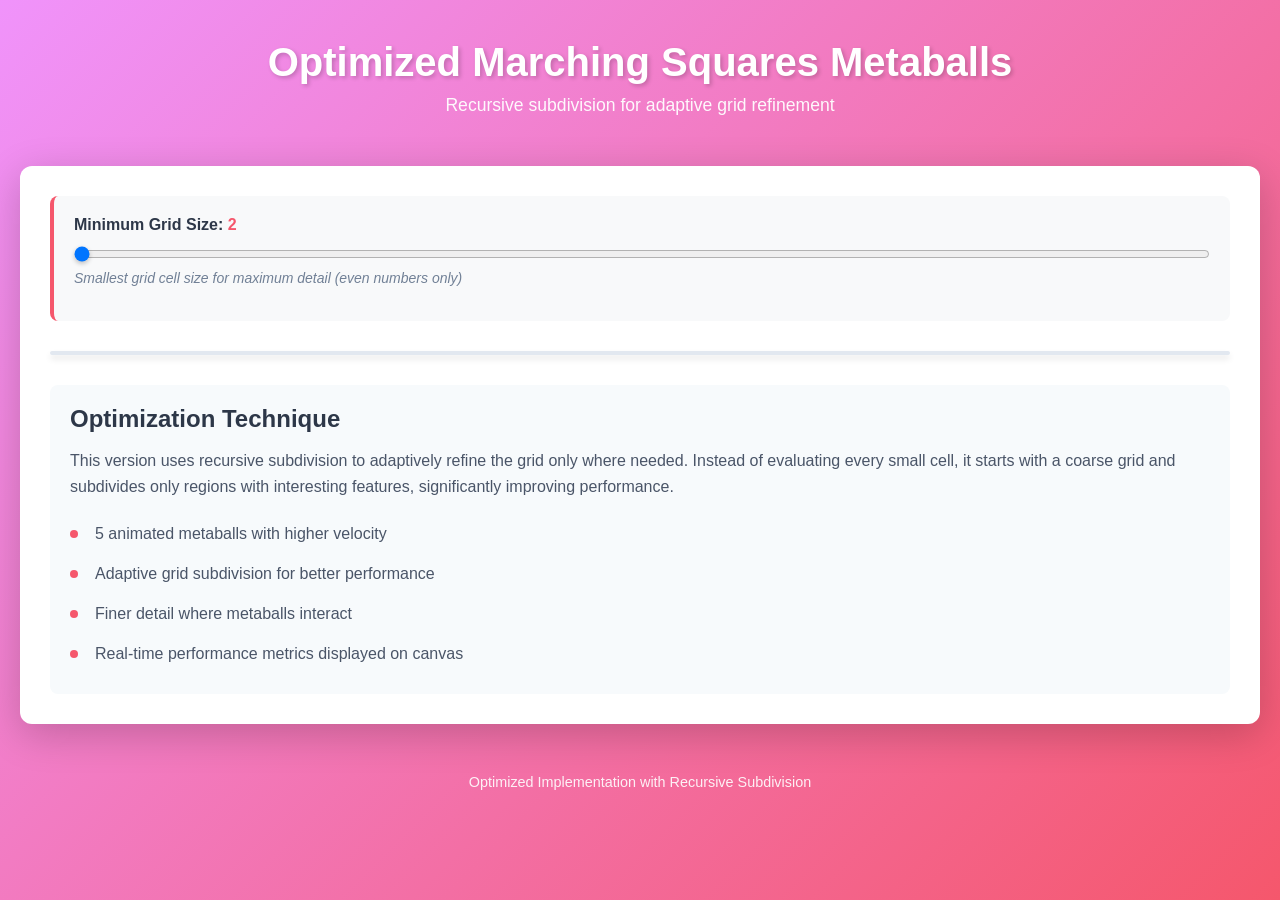
==== javascript/optimized/index.html @ 7ad7ff9d "fix bugs and improve implementation - fix variable scoping in JavaScript - fix array key handling wi" ====
<!DOCTYPE html>
<html lang="en">

<head>
    <meta charset="UTF-8">
    <meta name="viewport" content="width=device-width, initial-scale=1.0">
    <title>Optimized Marching Squares Metaballs</title>
    <script src="js/p5.min.js"></script>
    <script src="js/balls.js"></script>
    <script src="js/app.js"></script>
    <link rel="stylesheet" href="css/main.css">
</head>

<body>
    <header>
        <h1>Optimized Marching Squares Metaballs</h1>
        <p>Recursive subdivision for adaptive grid refinement</p>
    </header>

    <main>
        <div class="controls">
            <div class="control-group">
                <label for="gridSlider">Minimum Grid Size: <span id="gridValue">2</span></label>
                <input type="range" id="gridSlider" min="2" max="16" value="2" step="2">
                <p class="control-hint">Smallest grid cell size for maximum detail (even numbers only)</p>
            </div>
        </div>

        <div id="container"></div>

        <div class="info">
            <h2>Optimization Technique</h2>
            <p>This version uses recursive subdivision to adaptively refine the grid only where needed. Instead of evaluating every small cell, it starts with a coarse grid and subdivides only regions with interesting features, significantly improving performance.</p>
            <ul>
                <li>5 animated metaballs with higher velocity</li>
                <li>Adaptive grid subdivision for better performance</li>
                <li>Finer detail where metaballs interact</li>
                <li>Real-time performance metrics displayed on canvas</li>
            </ul>
        </div>
    </main>

    <footer>
        <p>Optimized Implementation with Recursive Subdivision</p>
    </footer>
</body>

</html>
---- javascript/optimized/css/main.css ----
* {
    margin: 0;
    padding: 0;
    box-sizing: border-box;
}

body {
    font-family: -apple-system, BlinkMacSystemFont, 'Segoe UI', Roboto, Oxygen, Ubuntu, Cantarell, sans-serif;
    background: linear-gradient(135deg, #f093fb 0%, #f5576c 100%);
    color: #333;
    min-height: 100vh;
    padding: 20px;
}

header {
    text-align: center;
    color: white;
    margin-bottom: 30px;
    padding: 20px;
}

header h1 {
    font-size: 2.5rem;
    font-weight: 700;
    margin-bottom: 10px;
    text-shadow: 2px 2px 4px rgba(0,0,0,0.2);
}

header p {
    font-size: 1.1rem;
    opacity: 0.95;
}

main {
    max-width: 1280px;
    margin: 0 auto;
    background: white;
    border-radius: 12px;
    box-shadow: 0 10px 40px rgba(0,0,0,0.2);
    padding: 30px;
}

.controls {
    margin-bottom: 30px;
    padding: 20px;
    background: #f8f9fa;
    border-radius: 8px;
    border-left: 4px solid #f5576c;
}

.control-group {
    margin-bottom: 15px;
}

.control-group label {
    display: block;
    font-weight: 600;
    font-size: 1rem;
    margin-bottom: 10px;
    color: #2d3748;
}

#gridValue {
    color: #f5576c;
    font-weight: 700;
}

input[type="range"] {
    width: 100%;
    height: 8px;
    border-radius: 5px;
    background: #d3d3d3;
    outline: none;
    transition: background 0.3s;
}

input[type="range"]:hover {
    background: #bbb;
}

input[type="range"]::-webkit-slider-thumb {
    appearance: none;
    width: 24px;
    height: 24px;
    border-radius: 50%;
    background: #f5576c;
    cursor: pointer;
    box-shadow: 0 2px 4px rgba(0,0,0,0.2);
    transition: transform 0.2s;
}

input[type="range"]::-webkit-slider-thumb:hover {
    transform: scale(1.1);
}

input[type="range"]::-moz-range-thumb {
    width: 24px;
    height: 24px;
    border-radius: 50%;
    background: #f5576c;
    cursor: pointer;
    box-shadow: 0 2px 4px rgba(0,0,0,0.2);
    border: none;
    transition: transform 0.2s;
}

input[type="range"]::-moz-range-thumb:hover {
    transform: scale(1.1);
}

.control-hint {
    margin-top: 8px;
    font-size: 0.875rem;
    color: #718096;
    font-style: italic;
}

#container {
    border: 2px solid #e2e8f0;
    border-radius: 8px;
    overflow: hidden;
    box-shadow: 0 4px 6px rgba(0,0,0,0.1);
    margin-bottom: 30px;
    background: #000;
}

#container canvas {
    display: block;
    width: 100%;
    height: auto;
}

.info {
    padding: 20px;
    background: #f7fafc;
    border-radius: 8px;
    margin-top: 30px;
}

.info h2 {
    font-size: 1.5rem;
    color: #2d3748;
    margin-bottom: 15px;
}

.info p {
    line-height: 1.6;
    color: #4a5568;
    margin-bottom: 15px;
}

.info ul {
    list-style: none;
    padding-left: 0;
}

.info ul li {
    padding: 8px 0;
    padding-left: 25px;
    position: relative;
    color: #4a5568;
    line-height: 1.5;
}

.info ul li:before {
    content: "";
    position: absolute;
    left: 0;
    top: 50%;
    transform: translateY(-50%);
    width: 8px;
    height: 8px;
    background: #f5576c;
    border-radius: 50%;
}

footer {
    text-align: center;
    color: white;
    margin-top: 30px;
    padding: 20px;
    opacity: 0.9;
}

footer p {
    font-size: 0.9rem;
}

@media (max-width: 768px) {
    header h1 {
        font-size: 2rem;
    }

    header p {
        font-size: 1rem;
    }

    main {
        padding: 20px;
    }

    .controls {
        padding: 15px;
    }
}
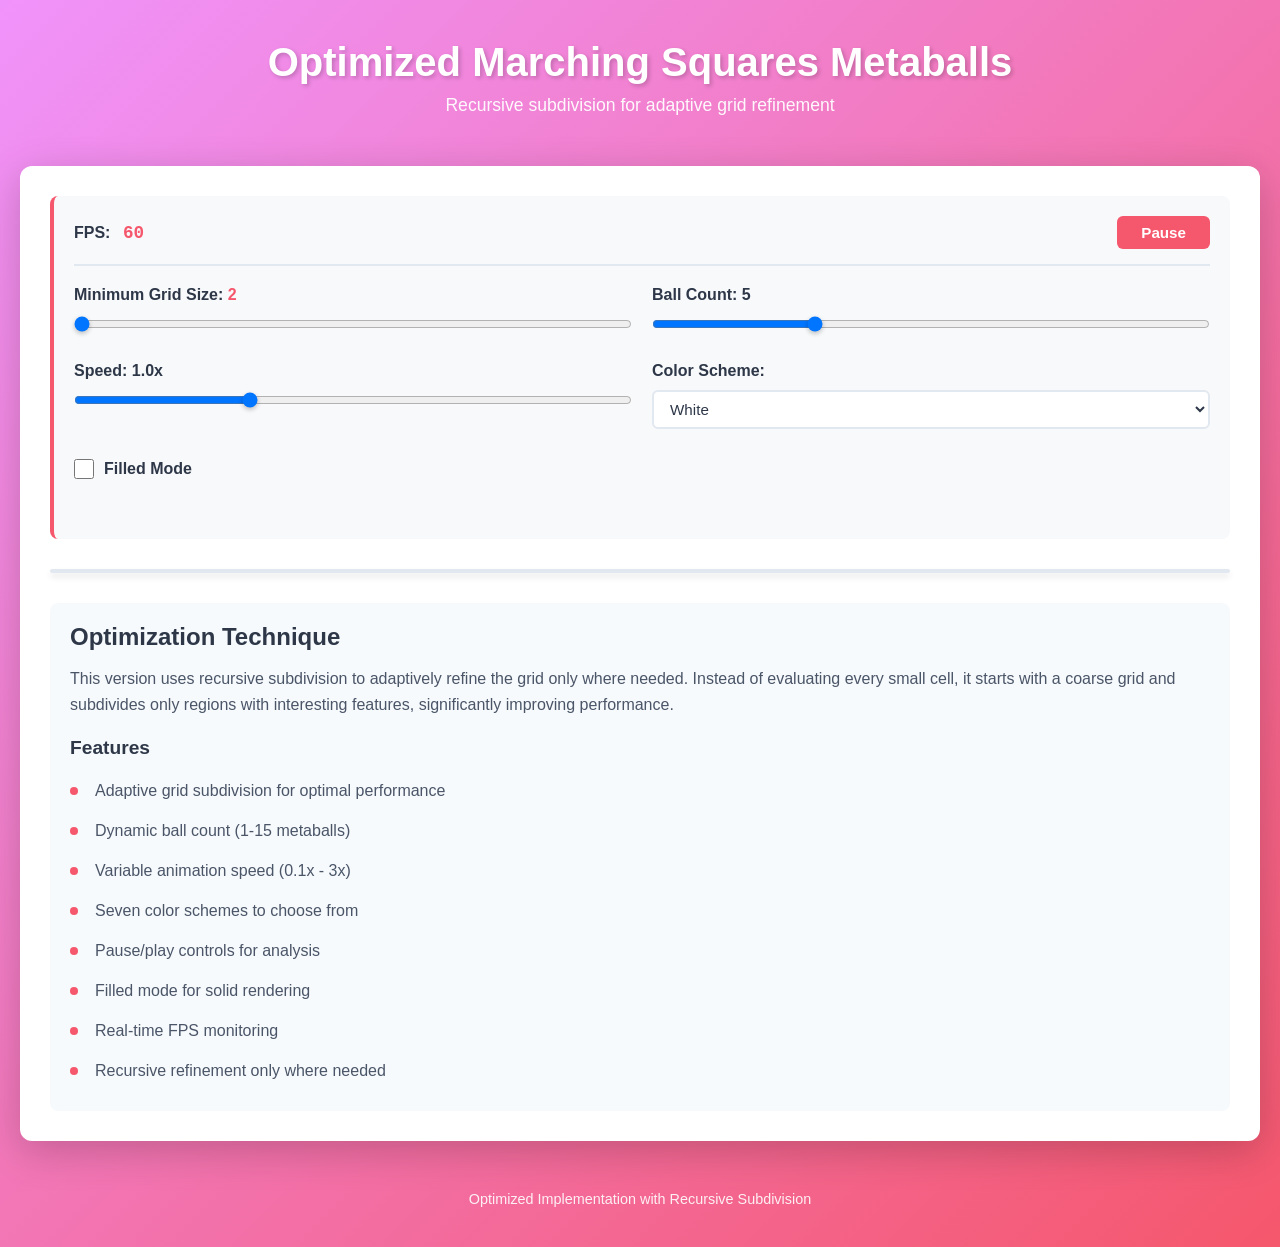
==== commit 51faf4fb: "add interactive features - add pause/play controls - add FPS counter display - add speed control sli" ====
--- a/javascript/optimized/index.html
+++ b/javascript/optimized/index.html
@@ -19,10 +19,54 @@
 
     <main>
         <div class="controls">
-            <div class="control-group">
-                <label for="gridSlider">Minimum Grid Size: <span id="gridValue">2</span></label>
-                <input type="range" id="gridSlider" min="2" max="16" value="2" step="2">
-                <p class="control-hint">Smallest grid cell size for maximum detail (even numbers only)</p>
+            <div class="stats-bar">
+                <div class="stat-item">
+                    <strong>FPS:</strong> <span id="fpsDisplay">60</span>
+                </div>
+                <div class="stat-item">
+                    <button id="pauseBtn" class="control-btn">Pause</button>
+                </div>
+            </div>
+
+            <div class="control-row">
+                <div class="control-group">
+                    <label for="gridSlider">Minimum Grid Size: <span id="gridValue">2</span></label>
+                    <input type="range" id="gridSlider" min="2" max="16" value="2" step="2">
+                </div>
+
+                <div class="control-group">
+                    <label for="ballSlider">Ball Count: <span id="ballValue">5</span></label>
+                    <input type="range" id="ballSlider" min="1" max="15" value="5" step="1">
+                </div>
+            </div>
+
+            <div class="control-row">
+                <div class="control-group">
+                    <label for="speedSlider">Speed: <span id="speedValue">1.0x</span></label>
+                    <input type="range" id="speedSlider" min="0.1" max="3" value="1" step="0.1">
+                </div>
+
+                <div class="control-group">
+                    <label for="colorSelect">Color Scheme:</label>
+                    <select id="colorSelect">
+                        <option value="white" selected>White</option>
+                        <option value="cyan">Cyan</option>
+                        <option value="magenta">Magenta</option>
+                        <option value="yellow">Yellow</option>
+                        <option value="green">Green</option>
+                        <option value="red">Red</option>
+                        <option value="blue">Blue</option>
+                    </select>
+                </div>
+            </div>
+
+            <div class="control-row">
+                <div class="control-group checkbox-group">
+                    <label>
+                        <input type="checkbox" id="fillCheck">
+                        Filled Mode
+                    </label>
+                </div>
             </div>
         </div>
 
@@ -31,11 +75,16 @@
         <div class="info">
             <h2>Optimization Technique</h2>
             <p>This version uses recursive subdivision to adaptively refine the grid only where needed. Instead of evaluating every small cell, it starts with a coarse grid and subdivides only regions with interesting features, significantly improving performance.</p>
+            <h3>Features</h3>
             <ul>
-                <li>5 animated metaballs with higher velocity</li>
-                <li>Adaptive grid subdivision for better performance</li>
-                <li>Finer detail where metaballs interact</li>
-                <li>Real-time performance metrics displayed on canvas</li>
+                <li>Adaptive grid subdivision for optimal performance</li>
+                <li>Dynamic ball count (1-15 metaballs)</li>
+                <li>Variable animation speed (0.1x - 3x)</li>
+                <li>Seven color schemes to choose from</li>
+                <li>Pause/play controls for analysis</li>
+                <li>Filled mode for solid rendering</li>
+                <li>Real-time FPS monitoring</li>
+                <li>Recursive refinement only where needed</li>
             </ul>
         </div>
     </main>
--- a/javascript/optimized/css/main.css
+++ b/javascript/optimized/css/main.css
@@ -48,6 +48,60 @@
     border-left: 4px solid #f5576c;
 }
 
+.stats-bar {
+    display: flex;
+    justify-content: space-between;
+    align-items: center;
+    margin-bottom: 20px;
+    padding-bottom: 15px;
+    border-bottom: 2px solid #e2e8f0;
+}
+
+.stat-item {
+    font-size: 1rem;
+    color: #2d3748;
+}
+
+.stat-item strong {
+    margin-right: 8px;
+}
+
+#fpsDisplay {
+    color: #f5576c;
+    font-weight: 700;
+    font-family: monospace;
+    font-size: 1.1rem;
+}
+
+.control-btn {
+    background: #f5576c;
+    color: white;
+    border: none;
+    padding: 8px 24px;
+    border-radius: 6px;
+    font-weight: 600;
+    cursor: pointer;
+    transition: all 0.3s;
+    font-size: 0.95rem;
+}
+
+.control-btn:hover {
+    background: #e0445b;
+    transform: translateY(-2px);
+    box-shadow: 0 4px 8px rgba(245, 87, 108, 0.3);
+}
+
+.control-btn:active {
+    transform: translateY(0);
+}
+
+.control-row {
+    display: grid;
+    grid-template-columns: 1fr 1fr;
+    gap: 20px;
+    margin-bottom: 15px;
+}
+
 .control-group {
     margin-bottom: 15px;
 }
@@ -58,6 +112,43 @@
     font-size: 1rem;
     margin-bottom: 10px;
     color: #2d3748;
+}
+
+select {
+    width: 100%;
+    padding: 8px 12px;
+    border: 2px solid #e2e8f0;
+    border-radius: 6px;
+    background: white;
+    font-size: 0.95rem;
+    color: #2d3748;
+    cursor: pointer;
+    transition: border-color 0.3s;
+}
+
+select:hover {
+    border-color: #f5576c;
+}
+
+select:focus {
+    outline: none;
+    border-color: #f5576c;
+    box-shadow: 0 0 0 3px rgba(245, 87, 108, 0.1);
+}
+
+.checkbox-group label {
+    display: flex;
+    align-items: center;
+    cursor: pointer;
+    user-select: none;
+}
+
+.checkbox-group input[type="checkbox"] {
+    width: 20px;
+    height: 20px;
+    margin-right: 10px;
+    cursor: pointer;
+    accent-color: #f5576c;
 }
 
 #gridValue {
@@ -141,6 +232,13 @@
     font-size: 1.5rem;
     color: #2d3748;
     margin-bottom: 15px;
+}
+
+.info h3 {
+    font-size: 1.2rem;
+    color: #2d3748;
+    margin-top: 20px;
+    margin-bottom: 12px;
 }
 
 .info p {
@@ -202,4 +300,19 @@
     .controls {
         padding: 15px;
     }
+
+    .control-row {
+        grid-template-columns: 1fr;
+        gap: 10px;
+    }
+
+    .stats-bar {
+        flex-direction: column;
+        gap: 10px;
+        align-items: stretch;
+    }
+
+    .control-btn {
+        width: 100%;
+    }
 }
